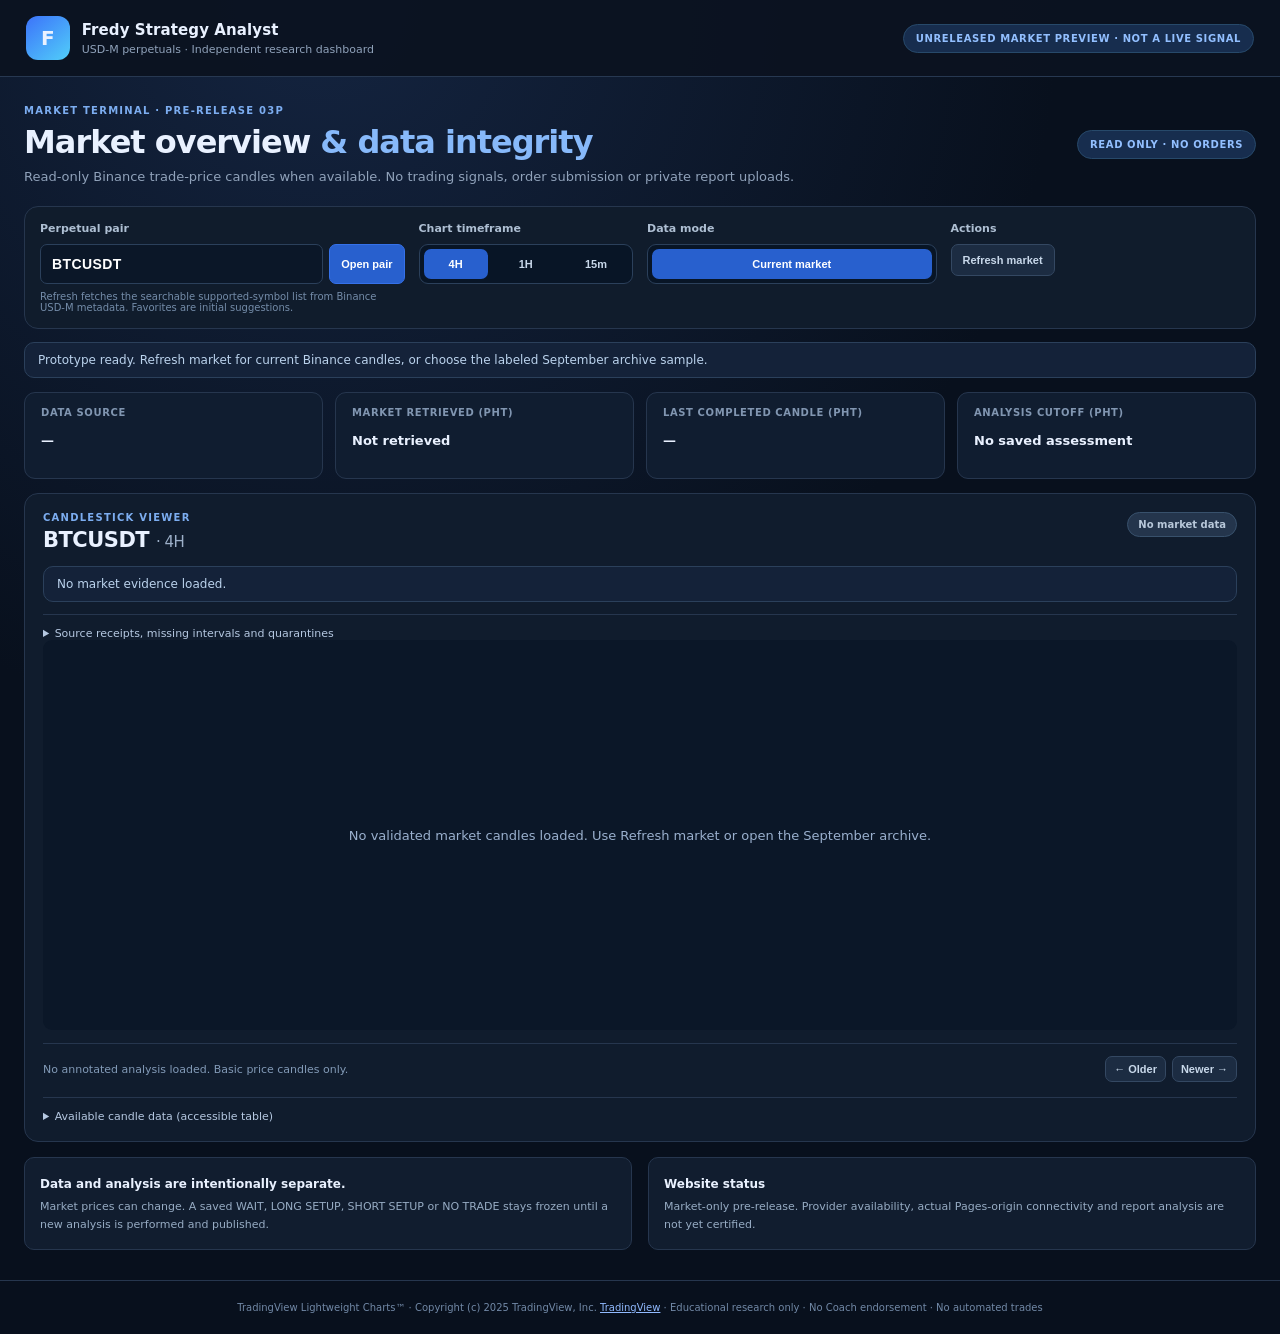
==== index.html @ 46cf147f "Publish audited nine-file market-only canary" ====
<!doctype html>
<html lang="en" class="market-only">
<head>
<meta charset="utf-8"><meta name="viewport" content="width=device-width, initial-scale=1">
<meta http-equiv="Content-Security-Policy" content="default-src 'none'; script-src 'self'; style-src 'self' 'unsafe-inline'; connect-src https://fapi.binance.com; img-src 'self' data:; font-src 'self'; base-uri 'none'; form-action 'none'; object-src 'none'; frame-src 'none'">
<meta name="referrer" content="no-referrer">
<meta name="theme-color" content="#0b1220">
<title>Fredy Strategy Analyst — Market & Reports (Prototype)</title>
<link rel="stylesheet" href="./styles.css">
<script defer src="./vendor/lightweight-charts.standalone.production.js" integrity="sha384-q1KYLSKHgBnW5tWYGGR8+6YV4/iPy31dILoF2I1OD7XiVUvHEp/TaxIQVmB0j3R2"></script>
<script defer src="./core.js" integrity="sha384-7V9n02LAR0hIgcQRtDCUOkJ8EBWFdfR27j359YqILnamtEy+EjMNweKgW+W5mWmb"></script>
<script defer src="./app.js" integrity="sha384-iCBQFk5WolrsLRc2+DOci6rSp2vSs4nG8Qnixyw291LqRq01TqDqDXhlnaYw0ii2"></script>
</head>
<body>
<div class="app">
  <header class="topbar">
    <div class="brand"><div class="brand-mark">F</div><div><strong>Fredy Strategy Analyst</strong><div class="brand-sub">USD-M perpetuals · Independent research dashboard</div></div></div>
    <div class="top-tag">UNRELEASED MARKET PREVIEW · NOT A LIVE SIGNAL</div>
  </header>
  <main>
    <div class="headline"><div><div class="eyebrow">MARKET TERMINAL · PRE-RELEASE 03P</div><h1>Market overview <span>& data integrity</span></h1><p>Read-only Binance trade-price candles when available. No trading signals, order submission or private report uploads.</p></div><div class="safe">READ ONLY · NO ORDERS</div></div>
    <section class="controls" aria-label="Market controls">
      <div class="field pair-field"><label for="pair">Perpetual pair</label><div class="searchrow"><input id="pair" type="text" list="pairlist" value="BTCUSDT" maxlength="18" spellcheck="false" autocomplete="off" aria-describedby="pair-help"><datalist id="pairlist"><option value="BTCUSDT"></option><option value="ETHUSDT"></option><option value="SOLUSDT"></option><option value="BNBUSDT"></option><option value="XAUUSDT"></option></datalist><button id="loadPair" class="primary">Open pair</button></div><small id="pair-help">Refresh fetches the searchable supported-symbol list from Binance USD-M metadata. Favorites are initial suggestions.</small></div>
      <div class="field"><label>Chart timeframe</label><div id="tfTabs" class="tabs" role="group" aria-label="Chart timeframe"><button data-tf="4h" class="active">4H</button><button data-tf="1h">1H</button><button data-tf="15m">15m</button></div></div>
      <div class="field"><label>Data mode</label><div id="viewTabs" class="tabs" role="group" aria-label="Data mode"><button data-view="market" class="active">Current market</button><button data-view="snapshot" hidden disabled>Report snapshot</button></div></div>
      <div class="field actions"><label>Actions</label><div class="actionbuttons"><button id="refresh">Refresh market</button><button id="archive" hidden disabled>Sep 2026 archive sample</button></div></div>
    </section>
    <div id="status" class="status" role="status" aria-live="polite">Select a pair and choose Refresh market to request Binance market data.</div>
    <section class="stats" aria-label="Timestamp status">
      <div class="stat"><small>DATA SOURCE</small><strong id="source">—</strong></div>
      <div class="stat"><small>MARKET RETRIEVED (PHT)</small><strong id="marketTime">Not retrieved</strong></div>
      <div class="stat"><small>LAST COMPLETED CANDLE (PHT)</small><strong id="lastClose">—</strong></div>
      <div class="stat"><small>ANALYSIS CUTOFF (PHT)</small><strong id="analysisTime">No saved assessment</strong></div>
    </section>
    <div class="columns">
      <section class="panel chartpanel" aria-label="Chart"><div class="panelhead"><div><div class="eyebrow">CANDLESTICK VIEWER</div><h2 id="chartName">BTCUSDT <span>· 4H</span></h2></div><div id="dataPill" class="pill">No market data</div></div>
      <div id="integrityState" class="status" role="status">No market evidence loaded.</div>
      <details><summary>Source receipts, missing intervals and quarantines</summary><pre id="receiptDetails">—</pre></details>
      <div id="chart" role="img" aria-label="Candlestick chart. Refer to candle table for accessible values."></div>
      <div class="chartfoot"><div id="chartLegend">No annotated analysis loaded. Basic price candles only.</div><div class="navsmall"><button id="older" title="Older candles">← Older</button><button id="newer" title="Newer candles">Newer →</button></div></div>
      <details><summary>Available candle data (accessible table)</summary><div class="tablewrap"><table><thead><tr><th>Opens (PHT)</th><th>Open</th><th>High</th><th>Low</th><th>Close</th><th>Volume</th><th>Integrity</th></tr></thead><tbody id="candleRows"></tbody></table></div></details>
      </section>
      <aside class="panel reportpanel" aria-label="Saved report" hidden><div class="eyebrow">DEFERRED TO RELEASE B · NOT PUBLIC</div><div class="reporthead"><h2 id="reportPair">BTCUSDT</h2><span id="decision" class="decision neutral">NO REPORT</span></div><p class="muted" id="reportState">No saved assessment for this pair. Current candles are NOT a new Fredy analysis.</p>
        <div class="repmet"><span>Analysis timestamp</span><strong id="reportDate">—</strong></div>
        <div class="repmet"><span>Publication timestamp</span><strong id="publishDate">—</strong></div>
        <label for="snapshotHistory">Preview history (cleared on reload)</label><select id="snapshotHistory" disabled></select><button id="exportReport" disabled>Export exact original JSON</button>
        <details><summary>Imported claims and evidence limits</summary><p id="claimedDecision">—</p><p id="reportHash">—</p><p id="reportWarnings">—</p></details>
        <div class="reportblock"><h3>Imported methodology text · unverified</h3><p id="coachText">Wala pang available na saved report para sa pair na ito.</p></div>
        <div class="reportblock"><h3>Independent Analysis</h3><p id="independentText">Walang bagong conclusion mula sa live chart alone.</p></div>
        <div class="reportblock"><h3>Risk / invalidation</h3><p id="riskText">Walang verified entry, stop loss, o target.</p></div>
        <label class="fileload">Preview a local structured report JSON (not uploaded)<input id="reportFile" type="file" accept=".json,application/json"></label><small class="dim">Private report file stays in this browser tab. This starter does not publish or persist it.</small>
      </aside>
    </div>
    <section class="notes"><div><strong>Data and analysis are intentionally separate.</strong><p>Market prices can change. A saved WAIT, LONG SETUP, SHORT SETUP or NO TRADE stays frozen until a new analysis is performed and published.</p></div><div><strong>Website status</strong><p>Market-only pre-release. Provider availability, actual Pages-origin connectivity and report analysis are not yet certified.</p></div></section>
  </main>
  <footer>TradingView Lightweight Charts™ · Copyright (с) 2025 TradingView, Inc. <a href="https://www.tradingview.com" target="_blank" rel="noopener noreferrer">TradingView</a> · Educational research only · No Coach endorsement · No automated trades</footer>
</div>
</body></html>
---- styles.css ----
:root{color-scheme:dark;--bg:#08101d;--panel:#111c2e;--line:#26364e;--txt:#e9f1ff;--dim:#90a2ba;--accent:#5ca4ff;--mutedbg:#19283e}*{box-sizing:border-box}html{font-family:Inter,ui-sans-serif,system-ui,-apple-system,Segoe UI,Arial,sans-serif}body{margin:0;background:radial-gradient(circle at 25% 0%,#142440 0,#08101d 45%);color:var(--txt);min-height:100vh}.app{max-width:1510px;margin:auto}.topbar{padding:16px 26px;display:flex;justify-content:space-between;align-items:center;border-bottom:1px solid #273851;background:rgba(11,19,32,.94)}.brand{display:flex;align-items:center;gap:12px}.brand-mark{background:linear-gradient(140deg,#3c73fa,#51cef9);padding:10px 15px;border-radius:12px;font-weight:900;font-size:20px}.brand strong{font-size:15px;letter-spacing:.1px}.brand-sub{font-size:11px;color:var(--dim);margin-top:4px}.top-tag,.safe{color:#92bfff;background:#172d4e;border:1px solid #27496a;border-radius:100px;padding:8px 12px;font-weight:700;font-size:10px;letter-spacing:.6px}main{padding:28px 24px 10px}.headline{display:flex;justify-content:space-between;gap:16px;align-items:center;margin-bottom:22px}.eyebrow{color:#7cadf0;font-size:10px;font-weight:800;letter-spacing:1.25px}.headline h1{font-size:32px;letter-spacing:-1px;margin:7px 0 8px}.headline h1 span{color:#87b9fa}.headline p{margin:0;color:var(--dim);font-size:13px}.controls{display:grid;grid-template-columns:1.7fr 1fr 1.35fr 1.35fr;gap:14px;background:#101c2c;border:1px solid var(--line);border-radius:14px;padding:15px}.field{min-width:0}.field label{display:block;font-size:11px;color:#aebfd3;font-weight:700;margin-bottom:9px}.field small{display:block;color:#748ca9;font-size:10px;margin-top:7px}.searchrow,.actionbuttons,.tabs{display:flex;gap:6px}.searchrow input{min-width:0;flex:1;background:#0b1728;color:white;border:1px solid #2b405b;border-radius:7px;padding:11px;font-size:14px;font-weight:750;letter-spacing:.4px;outline-offset:2px}.tabs{background:#081526;padding:4px;border:1px solid #2b405b;border-radius:9px;min-height:40px}.tabs button{flex:1;white-space:nowrap}.actions .actionbuttons{flex-wrap:wrap}button{color:#c8d8ea;background:#1c2c42;border:1px solid #344862;border-radius:7px;padding:9px 11px;cursor:pointer;font-size:11px;font-weight:720;transition:background .15s}button:hover{background:#304766}button:focus-visible,input:focus-visible,summary:focus-visible{outline:2px solid #66b7ff;outline-offset:2px}.tabs button{border:0;background:transparent}.tabs button.active,.primary{color:white;background:#2860ce;border-color:#3571e9}.status{border:1px solid #2b405b;background:#142239;color:#bbd3ed;border-radius:10px;margin-top:13px;padding:10px 13px;font-size:12px}.status.error{border-color:#744147;background:#38212b;color:#ffd0d4}.status.ok{border-color:#25677a;background:#153444;color:#bce9eb}.stats{display:grid;grid-template-columns:repeat(4,minmax(0,1fr));gap:12px;margin:14px 0}.stat{border:1px solid var(--line);background:#101d30;padding:14px 16px;border-radius:11px;min-height:87px}.stat small{display:block;color:#8196b1;font-size:10px;font-weight:750;letter-spacing:.6px;margin-bottom:12px}.stat strong{font-size:13px;word-break:break-word}.columns{display:grid;grid-template-columns:minmax(0,1.85fr) minmax(305px,.85fr);gap:14px;align-items:start}.panel{min-width:0;background:#101c2d;border:1px solid var(--line);border-radius:14px;padding:18px}.panelhead,.reporthead{display:flex;align-items:center;justify-content:space-between;gap:15px}.panelhead h2,.reporthead h2{font-size:21px;margin:5px 0 14px;letter-spacing:-.5px}.panelhead h2 span{font-size:15px;color:#9db0c9;font-weight:500}.pill,.decision{border-radius:40px;font-size:10px;white-space:nowrap;font-weight:800;padding:6px 10px;color:#b8c8da;background:#24354c;border:1px solid #38516c}.decision{color:#dfedff}.decision.wait{color:#ffe4a8;background:#44351d;border-color:#76602d}.decision.long{color:#a4e3da;background:#1b4745;border-color:#246b65}.decision.short{color:#f6c5bd;background:#452b2c;border-color:#764143}#chart{width:100%;height:390px;border-radius:9px;background:#0b1728;position:relative;overflow:hidden}#chart svg{width:100%;height:100%}.chartfoot{display:flex;justify-content:space-between;align-items:center;gap:12px;color:#829ab7;border-top:1px solid var(--line);margin-top:13px;padding:12px 0;font-size:11px}.navsmall{display:flex;gap:6px}.navsmall button{padding:6px 8px}.reportpanel .muted{color:#97abc3;font-size:13px;line-height:1.65;border-bottom:1px solid var(--line);padding-bottom:15px}.repmet{display:flex;justify-content:space-between;gap:15px;margin:12px 0;font-size:11px;color:#8ba2bf}.repmet strong{color:#dbe8f6;text-align:right}.reportblock{margin:17px 0;background:#152338;padding:13px 14px;border-radius:9px;border:1px solid #243951}.reportblock h3{font-size:12px;margin:0 0 7px}.reportblock p{font-size:12px;color:#b3c4d8;line-height:1.65;margin:0;white-space:pre-wrap}.fileload{display:block;border:1px dashed #48627e;border-radius:9px;padding:12px;color:#bcd4f5;font-size:12px;cursor:pointer}.fileload input{display:block;width:100%;margin-top:8px;font-size:10px}.dim{display:block;color:#7f94af;margin-top:8px;line-height:1.5}details{border-top:1px solid var(--line);padding-top:12px;margin-top:3px;color:#b5c8e1;font-size:11px}summary{cursor:pointer}.tablewrap{max-height:245px;overflow:auto;margin-top:10px}table{border-collapse:collapse;width:100%;font-size:11px;min-width:600px}td,th{text-align:right;padding:8px;border-bottom:1px solid var(--line)}td:first-child,th:first-child{text-align:left}.notes{display:grid;grid-template-columns:1fr 1fr;gap:16px;margin:15px 0 20px}.notes div{background:#111d2f;border:1px solid var(--line);border-radius:10px;padding:15px}.notes strong{font-size:12px}.notes p{font-size:11px;line-height:1.65;color:#97acc4;margin:6px 0 0}footer{border-top:1px solid var(--line);text-align:center;color:#7188a6;font-size:10px;padding:21px 14px}footer a{color:#91baff}#chart .fallback-info{position:absolute;bottom:8px;left:10px;background:rgba(18,36,59,.9);padding:6px 9px;font-size:10px;border:1px solid #415670;border-radius:6px;color:#acc7e4}@media(max-width:1150px){.controls{grid-template-columns:1fr 1fr}.columns{grid-template-columns:1fr}.stats{grid-template-columns:repeat(2,1fr)}}@media(max-width:640px){main{padding:20px 12px}.topbar{padding:12px}.top-tag,.safe{display:none}.headline h1{font-size:24px}.headline{margin-bottom:16px}.controls{grid-template-columns:1fr}.stats{gap:7px}.stat{padding:10px;min-height:82px}.stat strong{font-size:11px}.columns{gap:10px}.panel{padding:12px}#chart{height:300px}.notes{grid-template-columns:1fr}.navsmall{display:flex}}@media(prefers-reduced-motion:reduce){button{transition:none}}

#snapshotHistory{width:100%;max-width:100%;background:#0b1728;color:#dbe8f6;padding:10px;border:1px solid #48627e;margin:8px 0}#reportHash,#reportWarnings,pre{overflow-wrap:anywhere;white-space:pre-wrap;font-size:11px}#decision{white-space:normal;text-align:center}.chartfoot{flex-wrap:wrap}.navsmall{flex-shrink:0}#receiptDetails{max-height:260px;overflow:auto}#chart svg text{font-size:10px}#integrityState{margin:0 0 12px}#reportState{font-weight:650;color:#ffd792}
.panelhead{align-items:flex-start}.pill{white-space:normal;max-width:52%;text-align:right}.status{overflow-wrap:anywhere}.reporthead{align-items:flex-start}#chartName{overflow-wrap:anywhere}label,select{max-width:100%}

/* Release A: market-only until analysis report parity and authentication are verified. */
.market-only .columns { grid-template-columns: minmax(0, 1fr); }
.market-only .reportpanel, .market-only [data-view="snapshot"], .market-only #archive { display: none !important; }
/* Preserve the visible no-live-signal warning on narrow displays. */
@media(max-width:640px){
  .market-only .topbar{flex-wrap:wrap;gap:8px;}
  .market-only .top-tag{display:block;font-size:9px;line-height:1.5;max-width:100%;}
  .market-only .brand{min-width:0;}
}
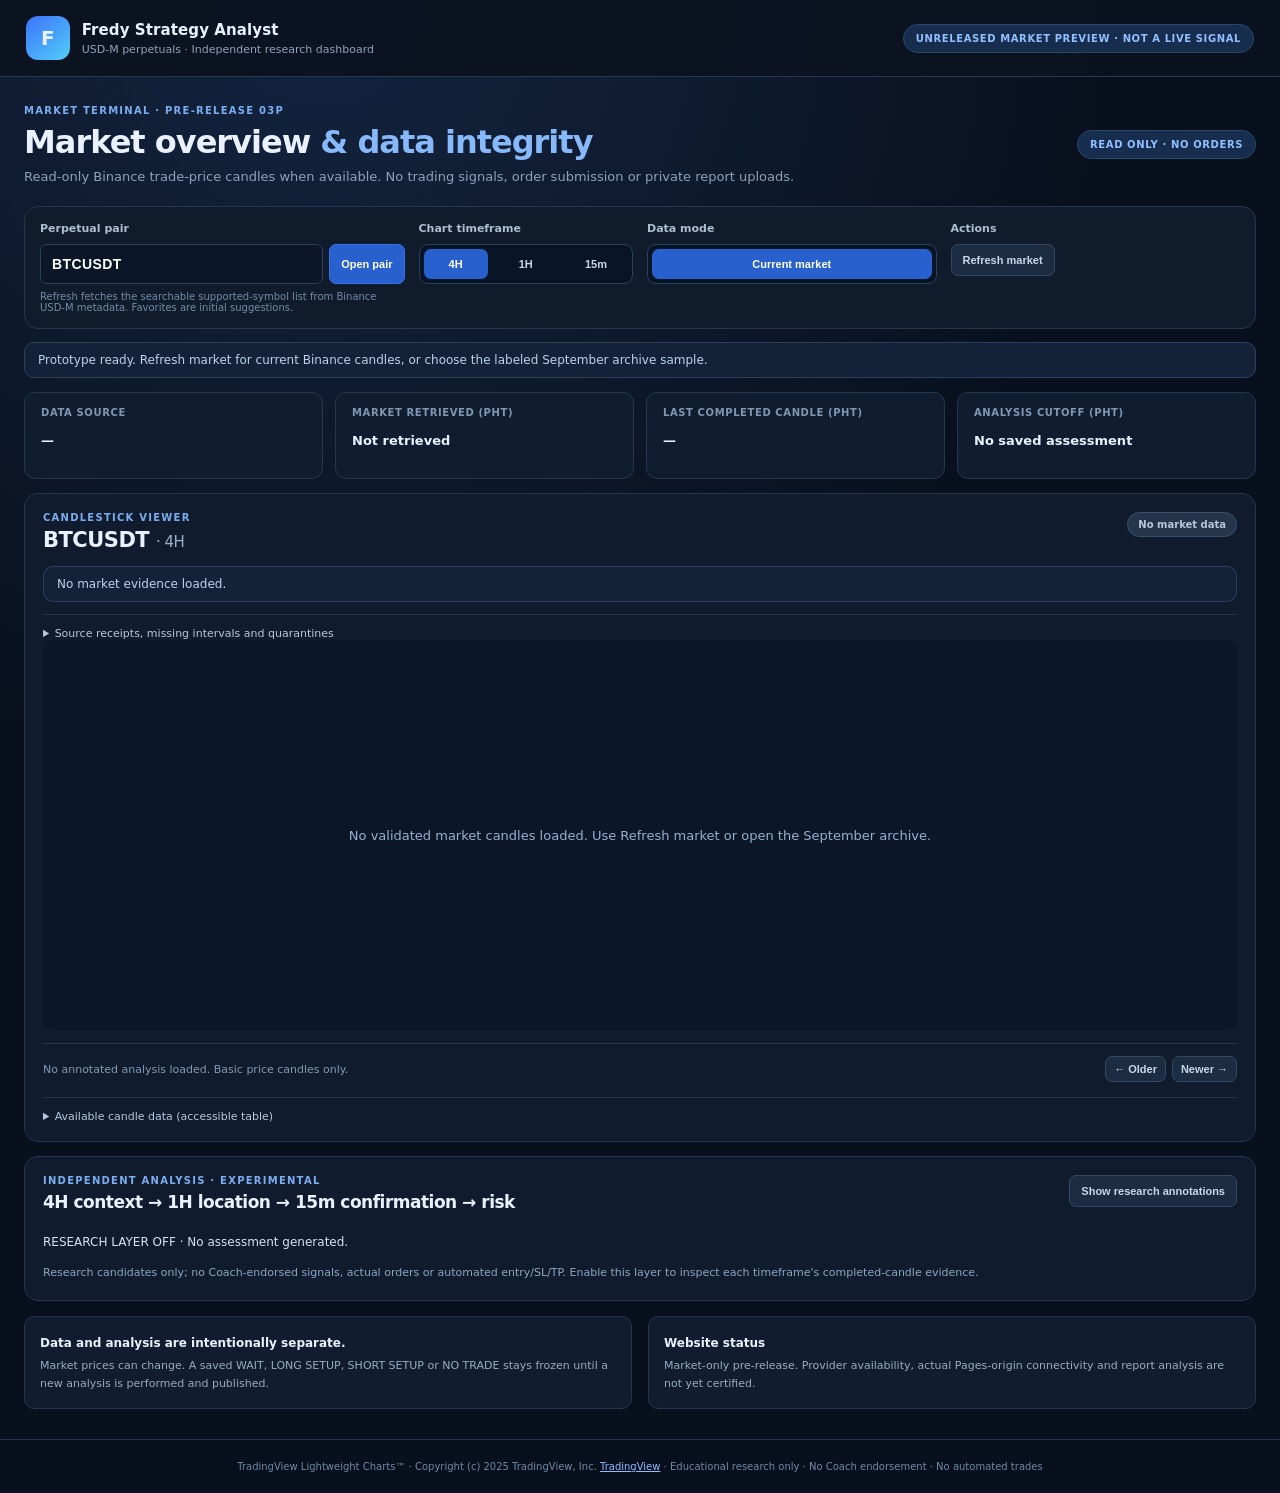
==== commit ac7c1845: "Update root and beta to the same audited research preview; document scope and rollback" ====
--- a/index.html
+++ b/index.html
@@ -9,7 +9,9 @@
 <link rel="stylesheet" href="./styles.css">
 <script defer src="./vendor/lightweight-charts.standalone.production.js" integrity="sha384-q1KYLSKHgBnW5tWYGGR8+6YV4/iPy31dILoF2I1OD7XiVUvHEp/TaxIQVmB0j3R2"></script>
 <script defer src="./core.js" integrity="sha384-7V9n02LAR0hIgcQRtDCUOkJ8EBWFdfR27j359YqILnamtEy+EjMNweKgW+W5mWmb"></script>
-<script defer src="./app.js" integrity="sha384-iCBQFk5WolrsLRc2+DOci6rSp2vSs4nG8Qnixyw291LqRq01TqDqDXhlnaYw0ii2"></script>
+<script defer src="./research-overlays.js" integrity="sha384-3hrlu3SuYtGTuwqDDS1UFBAjdhd6PTmUew34hTkvKnWjWbvJMRDJy9rtpgVz1NK7"></script>
+<script defer src="./strategy-triage.js" integrity="sha384-YvPOBTwknrBroU4fPEqtYIsffkgY7X3xMHdf2vY7D1rzDIHwQVKLw4SvsI4GFuaT"></script>
+<script defer src="./app.js" integrity="sha384-xq++BRUiIgEV/wsXmw14t3ZJ7f6L8UpJMvC+apjG6KCgUSbN/Ip6HKJUIAUcLW0U"></script>
 </head>
 <body>
 <div class="app">
@@ -51,6 +53,13 @@
         <label class="fileload">Preview a local structured report JSON (not uploaded)<input id="reportFile" type="file" accept=".json,application/json"></label><small class="dim">Private report file stays in this browser tab. This starter does not publish or persist it.</small>
       </aside>
     </div>
+    <section id="researchPanel" class="panel research-panel" aria-label="Independent research candidate overlays">
+      <div class="panelhead"><div><div class="eyebrow">INDEPENDENT ANALYSIS · EXPERIMENTAL</div><h2>4H context → 1H location → 15m confirmation → risk</h2></div>
+      <button id="toggleResearch" type="button">Show research annotations</button></div>
+      <p id="researchStatus" class="muted">WAIT · no three-timeframe assessment has been verified.</p>
+      <div id="researchEvidence" aria-live="polite"></div>
+      <small>Research candidates only; no Coach-endorsed signals, actual orders or automated entry/SL/TP. Enable this layer to inspect each timeframe's completed-candle evidence.</small>
+    </section>
     <section class="notes"><div><strong>Data and analysis are intentionally separate.</strong><p>Market prices can change. A saved WAIT, LONG SETUP, SHORT SETUP or NO TRADE stays frozen until a new analysis is performed and published.</p></div><div><strong>Website status</strong><p>Market-only pre-release. Provider availability, actual Pages-origin connectivity and report analysis are not yet certified.</p></div></section>
   </main>
   <footer>TradingView Lightweight Charts™ · Copyright (с) 2025 TradingView, Inc. <a href="https://www.tradingview.com" target="_blank" rel="noopener noreferrer">TradingView</a> · Educational research only · No Coach endorsement · No automated trades</footer>
--- a/styles.css
+++ b/styles.css
@@ -2,6 +2,11 @@
 
 #snapshotHistory{width:100%;max-width:100%;background:#0b1728;color:#dbe8f6;padding:10px;border:1px solid #48627e;margin:8px 0}#reportHash,#reportWarnings,pre{overflow-wrap:anywhere;white-space:pre-wrap;font-size:11px}#decision{white-space:normal;text-align:center}.chartfoot{flex-wrap:wrap}.navsmall{flex-shrink:0}#receiptDetails{max-height:260px;overflow:auto}#chart svg text{font-size:10px}#integrityState{margin:0 0 12px}#reportState{font-weight:650;color:#ffd792}
 .panelhead{align-items:flex-start}.pill{white-space:normal;max-width:52%;text-align:right}.status{overflow-wrap:anywhere}.reporthead{align-items:flex-start}#chartName{overflow-wrap:anywhere}label,select{max-width:100%}
+
+/* Mission 05A: private experimental overlay panel. The public canary is unchanged. */
+.research-panel{margin-top:14px}.research-panel .panelhead h2{font-size:17px;margin:6px 0 8px}.research-panel .panelhead{flex-wrap:wrap}
+.research-panel #researchStatus{color:#d4e3fb;font-size:12px;line-height:1.7}.research-panel #researchEvidence p{padding:7px 0;border-bottom:1px solid var(--line);font-size:12px;color:#b7cce8;line-height:1.55}
+.research-panel small{display:block;color:#8ca7c6;font-size:11px;line-height:1.6;margin-top:10px}
 
 /* Release A: market-only until analysis report parity and authentication are verified. */
 .market-only .columns { grid-template-columns: minmax(0, 1fr); }
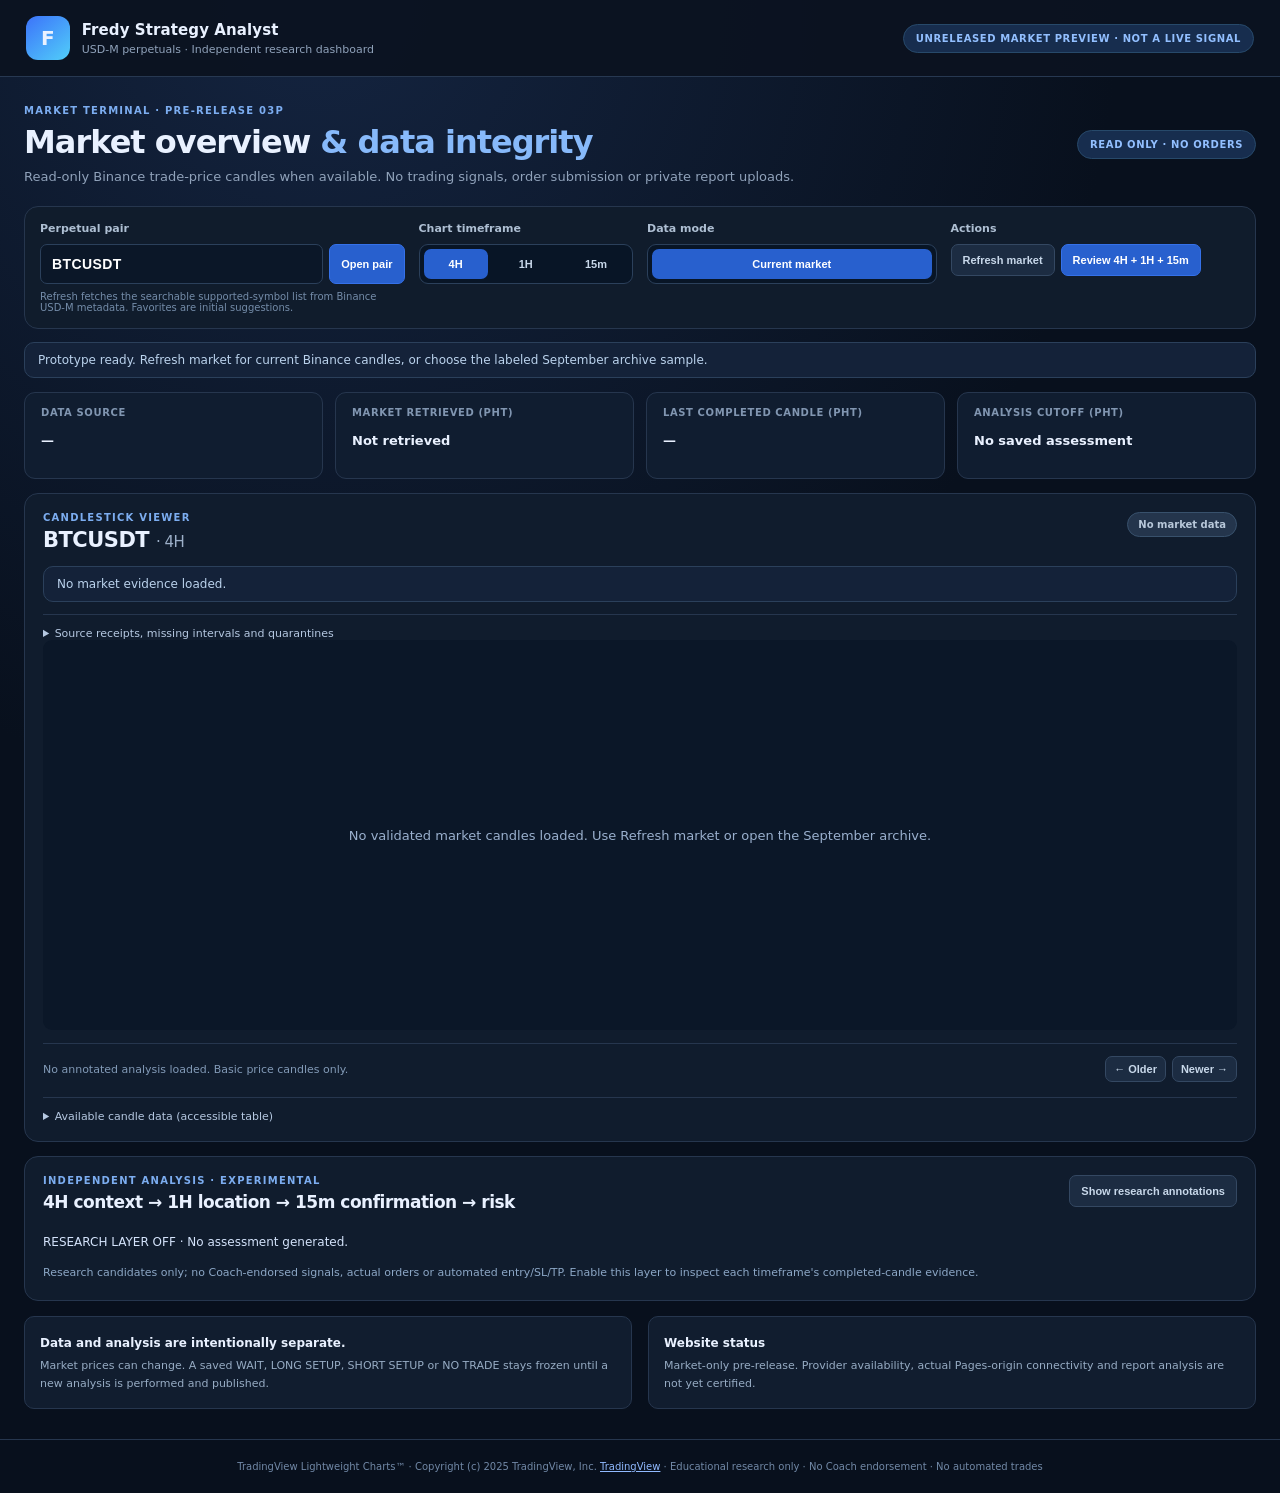
==== commit 1d6a6161: "feat: explicit one-click three-frame review and exact app SRI on index.html" ====
--- a/index.html
+++ b/index.html
@@ -11,7 +11,7 @@
 <script defer src="./core.js" integrity="sha384-7V9n02LAR0hIgcQRtDCUOkJ8EBWFdfR27j359YqILnamtEy+EjMNweKgW+W5mWmb"></script>
 <script defer src="./research-overlays.js" integrity="sha384-3hrlu3SuYtGTuwqDDS1UFBAjdhd6PTmUew34hTkvKnWjWbvJMRDJy9rtpgVz1NK7"></script>
 <script defer src="./strategy-triage.js" integrity="sha384-YvPOBTwknrBroU4fPEqtYIsffkgY7X3xMHdf2vY7D1rzDIHwQVKLw4SvsI4GFuaT"></script>
-<script defer src="./app.js" integrity="sha384-xq++BRUiIgEV/wsXmw14t3ZJ7f6L8UpJMvC+apjG6KCgUSbN/Ip6HKJUIAUcLW0U"></script>
+<script defer src="./app.js" integrity="sha384-wWM8tdfJJWkbAh84joq51Fjjx0ftpDVR1fsTklaHALq3+RgJWv+emIa7RHKLXkPu"></script>
 </head>
 <body>
 <div class="app">
@@ -25,7 +25,7 @@
       <div class="field pair-field"><label for="pair">Perpetual pair</label><div class="searchrow"><input id="pair" type="text" list="pairlist" value="BTCUSDT" maxlength="18" spellcheck="false" autocomplete="off" aria-describedby="pair-help"><datalist id="pairlist"><option value="BTCUSDT"></option><option value="ETHUSDT"></option><option value="SOLUSDT"></option><option value="BNBUSDT"></option><option value="XAUUSDT"></option></datalist><button id="loadPair" class="primary">Open pair</button></div><small id="pair-help">Refresh fetches the searchable supported-symbol list from Binance USD-M metadata. Favorites are initial suggestions.</small></div>
       <div class="field"><label>Chart timeframe</label><div id="tfTabs" class="tabs" role="group" aria-label="Chart timeframe"><button data-tf="4h" class="active">4H</button><button data-tf="1h">1H</button><button data-tf="15m">15m</button></div></div>
       <div class="field"><label>Data mode</label><div id="viewTabs" class="tabs" role="group" aria-label="Data mode"><button data-view="market" class="active">Current market</button><button data-view="snapshot" hidden disabled>Report snapshot</button></div></div>
-      <div class="field actions"><label>Actions</label><div class="actionbuttons"><button id="refresh">Refresh market</button><button id="archive" hidden disabled>Sep 2026 archive sample</button></div></div>
+      <div class="field actions"><label>Actions</label><div class="actionbuttons"><button id="refresh">Refresh market</button><button id="runFullResearch" class="primary" type="button" title="Load all three native timeframes and show research candidates; no trade signal">Review 4H + 1H + 15m</button><button id="archive" hidden disabled>Sep 2026 archive sample</button></div></div>
     </section>
     <div id="status" class="status" role="status" aria-live="polite">Select a pair and choose Refresh market to request Binance market data.</div>
     <section class="stats" aria-label="Timestamp status">
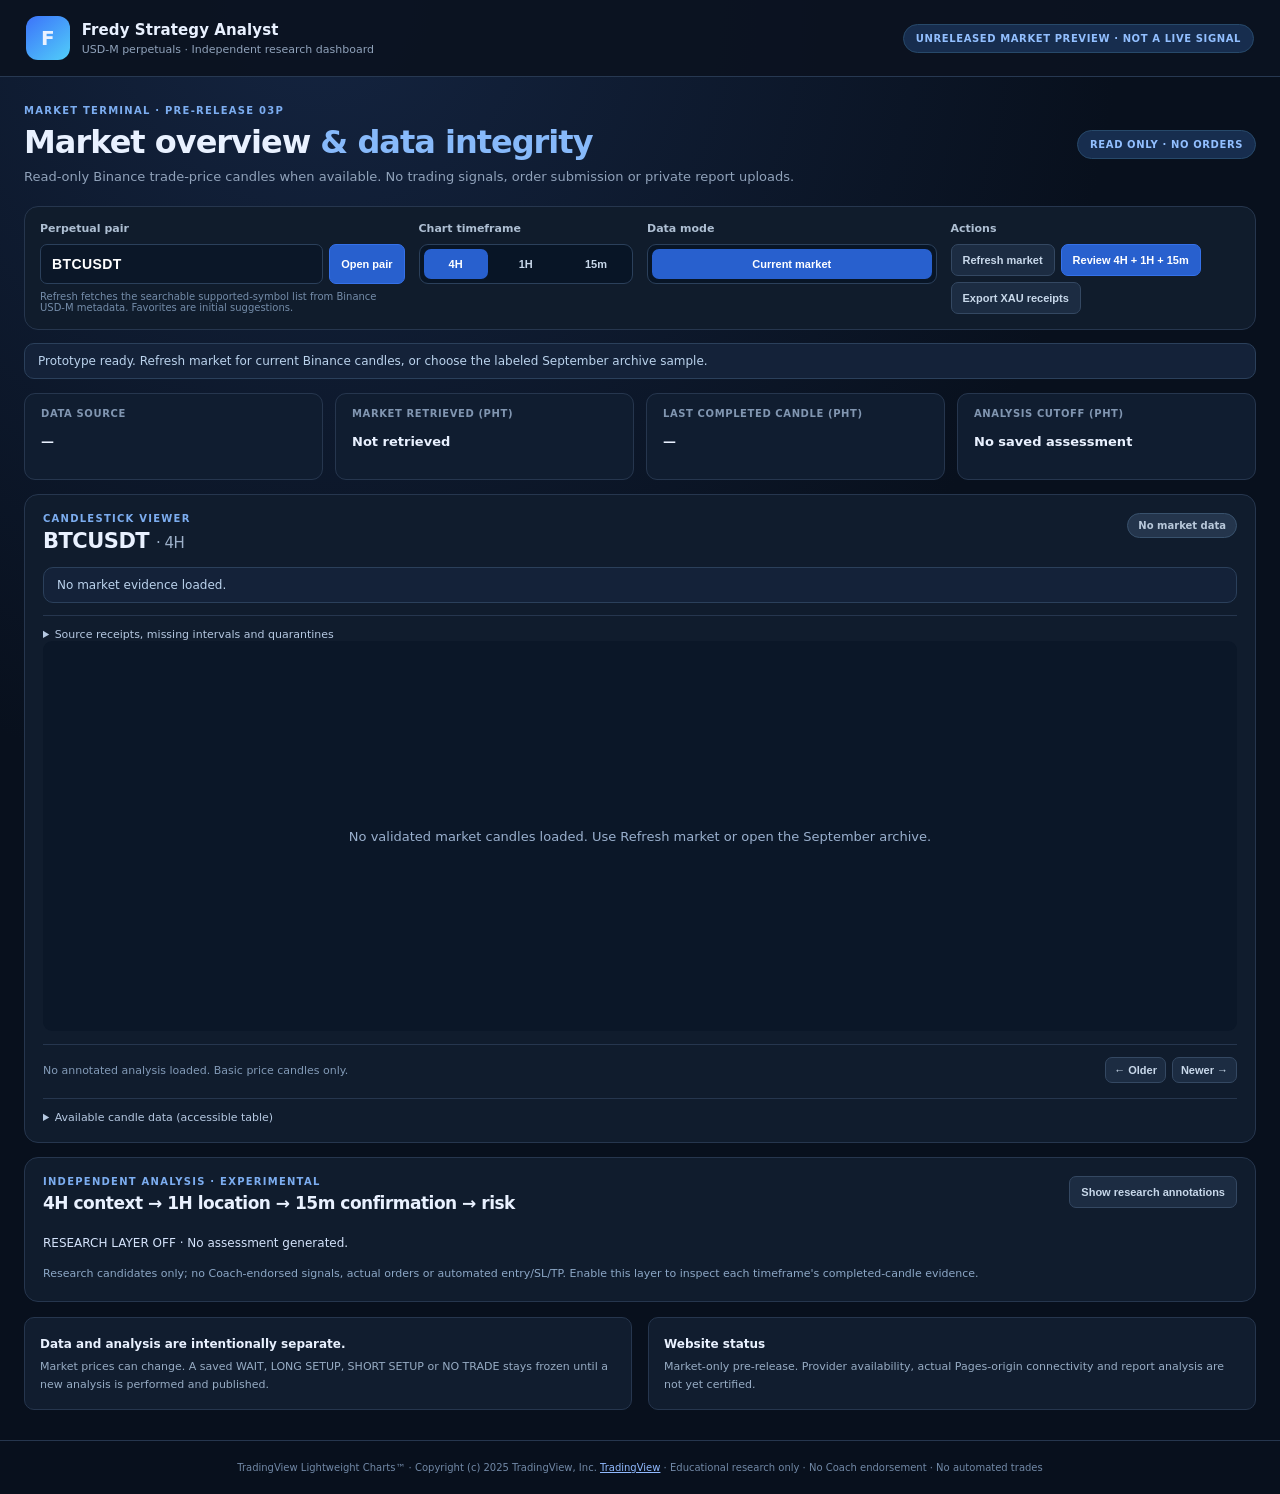
==== commit 2d86bec9: "release(xau05): stage owner-click control and accepted app script SRI" ====
--- a/index.html
+++ b/index.html
@@ -10,8 +10,8 @@
 <script defer src="./vendor/lightweight-charts.standalone.production.js" integrity="sha384-q1KYLSKHgBnW5tWYGGR8+6YV4/iPy31dILoF2I1OD7XiVUvHEp/TaxIQVmB0j3R2"></script>
 <script defer src="./core.js" integrity="sha384-7V9n02LAR0hIgcQRtDCUOkJ8EBWFdfR27j359YqILnamtEy+EjMNweKgW+W5mWmb"></script>
 <script defer src="./research-overlays.js" integrity="sha384-3hrlu3SuYtGTuwqDDS1UFBAjdhd6PTmUew34hTkvKnWjWbvJMRDJy9rtpgVz1NK7"></script>
-<script defer src="./strategy-triage.js" integrity="sha384-YvPOBTwknrBroU4fPEqtYIsffkgY7X3xMHdf2vY7D1rzDIHwQVKLw4SvsI4GFuaT"></script>
-<script defer src="./app.js" integrity="sha384-wWM8tdfJJWkbAh84joq51Fjjx0ftpDVR1fsTklaHALq3+RgJWv+emIa7RHKLXkPu"></script>
+<script defer src="./strategy-triage.js" integrity="sha384-4N4yxfgpOoJvoVpLYXCMzlAsc81CeGxOTNYxu80add/v9XVyh6DRBvZxsfGyWM8g"></script>
+<script defer src="./app.js" integrity="sha384-iZSWpld/vPZ3qOMsC4DhSnlBw2YAy5N3JKIo+p5Iz6aUy4Q7hAYdQ1wSXJTXfuze"></script>
 </head>
 <body>
 <div class="app">
@@ -25,7 +25,7 @@
       <div class="field pair-field"><label for="pair">Perpetual pair</label><div class="searchrow"><input id="pair" type="text" list="pairlist" value="BTCUSDT" maxlength="18" spellcheck="false" autocomplete="off" aria-describedby="pair-help"><datalist id="pairlist"><option value="BTCUSDT"></option><option value="ETHUSDT"></option><option value="SOLUSDT"></option><option value="BNBUSDT"></option><option value="XAUUSDT"></option></datalist><button id="loadPair" class="primary">Open pair</button></div><small id="pair-help">Refresh fetches the searchable supported-symbol list from Binance USD-M metadata. Favorites are initial suggestions.</small></div>
       <div class="field"><label>Chart timeframe</label><div id="tfTabs" class="tabs" role="group" aria-label="Chart timeframe"><button data-tf="4h" class="active">4H</button><button data-tf="1h">1H</button><button data-tf="15m">15m</button></div></div>
       <div class="field"><label>Data mode</label><div id="viewTabs" class="tabs" role="group" aria-label="Data mode"><button data-view="market" class="active">Current market</button><button data-view="snapshot" hidden disabled>Report snapshot</button></div></div>
-      <div class="field actions"><label>Actions</label><div class="actionbuttons"><button id="refresh">Refresh market</button><button id="runFullResearch" class="primary" type="button" title="Load all three native timeframes and show research candidates; no trade signal">Review 4H + 1H + 15m</button><button id="archive" hidden disabled>Sep 2026 archive sample</button></div></div>
+      <div class="field actions"><label>Actions</label><div class="actionbuttons"><button id="refresh">Refresh market</button><button id="runFullResearch" class="primary" type="button" title="Load all three native timeframes and show research candidates; no trade signal">Review 4H + 1H + 15m</button><button id="exportXAUReceipts" type="button" title="Download local public XAUUSDT 4H/1H/15m raw Binance responses; no report, credentials or uploads">Export XAU receipts</button><button id="archive" hidden disabled>Sep 2026 archive sample</button></div></div>
     </section>
     <div id="status" class="status" role="status" aria-live="polite">Select a pair and choose Refresh market to request Binance market data.</div>
     <section class="stats" aria-label="Timestamp status">
--- a/styles.css
+++ b/styles.css
@@ -8,6 +8,9 @@
 .research-panel #researchStatus{color:#d4e3fb;font-size:12px;line-height:1.7}.research-panel #researchEvidence p{padding:7px 0;border-bottom:1px solid var(--line);font-size:12px;color:#b7cce8;line-height:1.55}
 .research-panel small{display:block;color:#8ca7c6;font-size:11px;line-height:1.6;margin-top:10px}
 
+/* Causal research review: readable evidence before diagnostic counts. */
+.strategy-grid{display:grid;grid-template-columns:repeat(2,minmax(0,1fr));gap:12px;margin:12px 0}.strategy-card{min-width:0;background:#0b1728;border:1px solid #2b405b;border-radius:10px;padding:14px}.strategy-card h4{color:#91baff;font-size:13px;margin:0 0 10px}.strategy-card p,.review-next{overflow-wrap:anywhere}.location-review{border-left:2px solid #5c91ca;padding-left:10px;margin:12px 0}.review-next{background:#162b46;padding:12px!important;border-radius:8px}#strategyReview h3{font-size:18px;margin:12px 0}.strategy-card p:last-child{border-bottom:0!important}@media(max-width:768px){.strategy-grid{grid-template-columns:1fr}}
+
 /* Release A: market-only until analysis report parity and authentication are verified. */
 .market-only .columns { grid-template-columns: minmax(0, 1fr); }
 .market-only .reportpanel, .market-only [data-view="snapshot"], .market-only #archive { display: none !important; }
